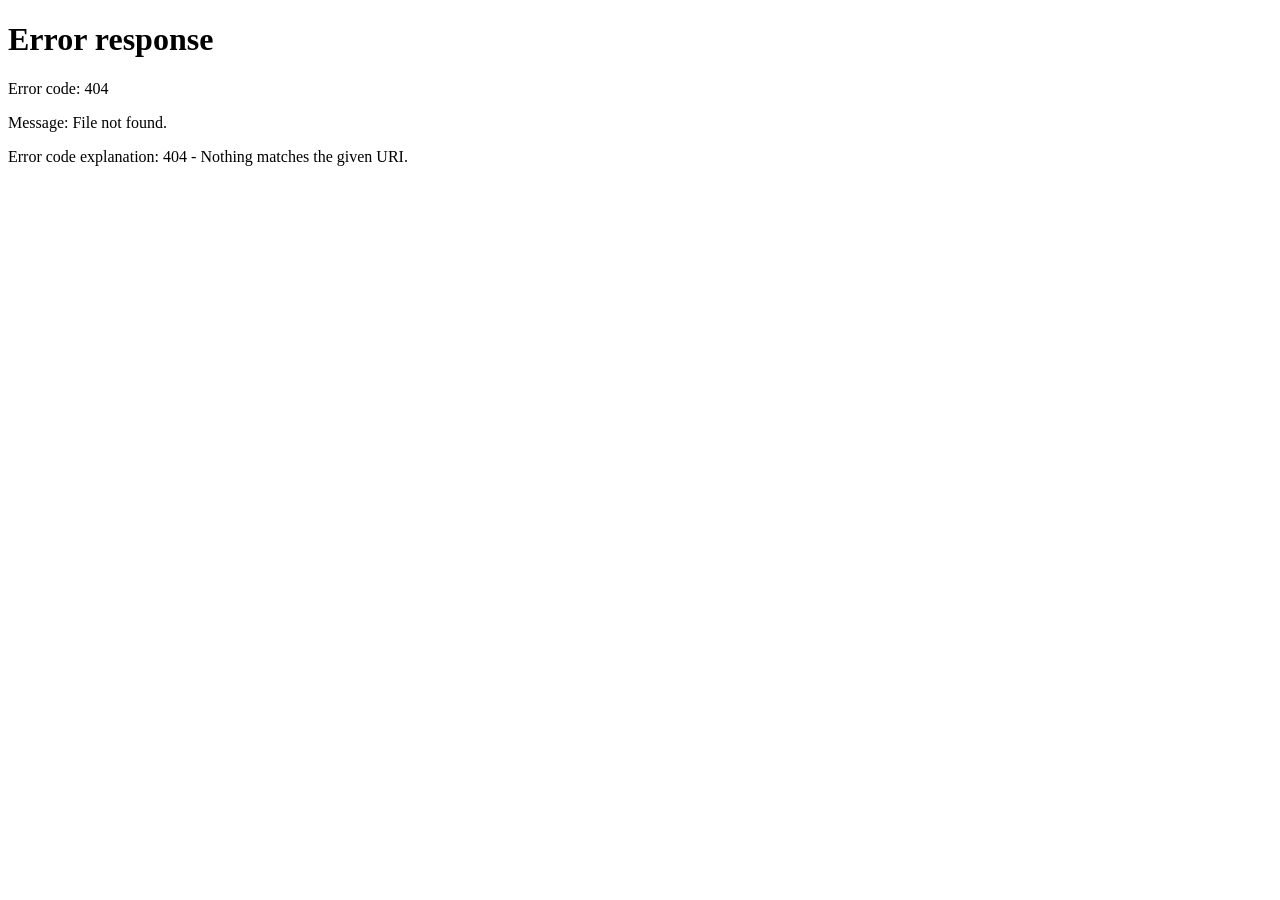
==== index.html @ c792e90f "feat: adicionar redirecionamento automático da raiz para /radar/" ====
<!DOCTYPE html>
<html lang="pt-BR">
<head>
  <meta charset="UTF-8">
  <meta name="viewport" content="width=device-width, initial-scale=1.0">
  <meta http-equiv="refresh" content="0; url=/radar/">
  <title>Radar de Preços — As Melhores Ofertas do Mercado Livre Hoje</title>
  <meta name="description" content="Economize com as melhores ofertas curadas do Mercado Livre. Monitoramos preços em tempo real para você encontrar o maior desconto.">
  <link rel="canonical" href="https://radardeprecos.github.io/radar/">
  <style>
    body {
      font-family: -apple-system, BlinkMacSystemFont, 'Segoe UI', Roboto, Oxygen, Ubuntu, Cantarell, sans-serif;
      display: flex;
      justify-content: center;
      align-items: center;
      height: 100vh;
      margin: 0;
      background: linear-gradient(135deg, #667eea 0%, #764ba2 100%);
    }
    .container {
      text-align: center;
      background: white;
      padding: 40px;
      border-radius: 10px;
      box-shadow: 0 10px 40px rgba(0, 0, 0, 0.2);
    }
    h1 {
      color: #333;
      margin: 0 0 10px 0;
    }
    p {
      color: #666;
      margin: 10px 0;
    }
    a {
      display: inline-block;
      margin-top: 20px;
      padding: 12px 30px;
      background: #667eea;
      color: white;
      text-decoration: none;
      border-radius: 5px;
      transition: background 0.3s;
    }
    a:hover {
      background: #764ba2;
    }
  </style>
</head>
<body>
  <div class="container">
    <h1>📊 Radar de Preços</h1>
    <p>Redirecionando para as melhores ofertas...</p>
    <p style="font-size: 14px; color: #999;">Se não for redirecionado automaticamente em alguns segundos:</p>
    <a href="/radar/">Clique aqui para acessar o Radar de Preços</a>
  </div>

  <script>
    // Redirecionamento via JavaScript como fallback
    window.location.href = '/radar/';
  </script>
</body>
</html>
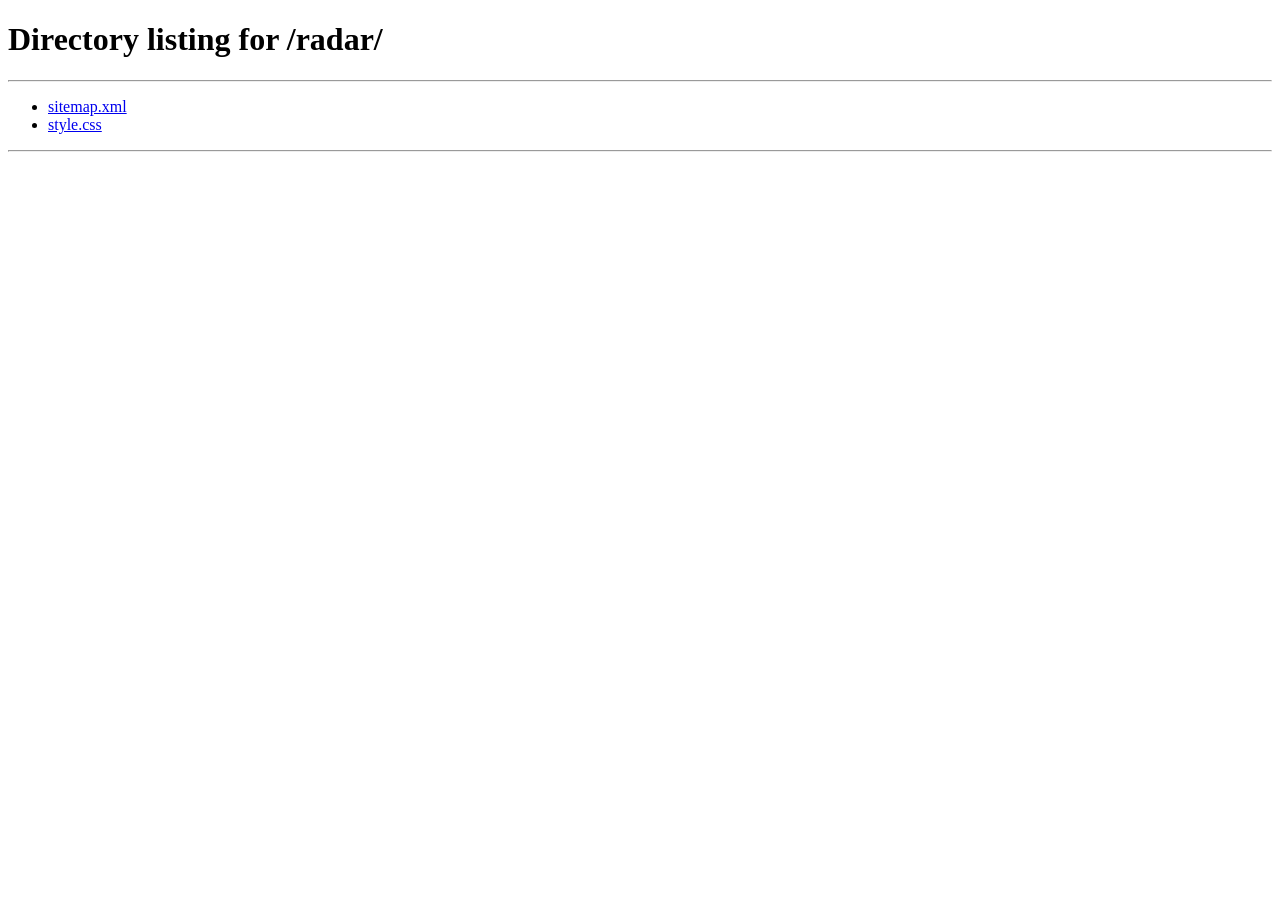
==== commit bfbe7f92: "feat: aplica Pacote de Blindagem Total (CSS, Sitemap, Redirect, Robots)" ====
--- a/index.html
+++ b/index.html
@@ -1,63 +1,11 @@
 <!DOCTYPE html>
-<html lang="pt-BR">
+<html>
 <head>
-  <meta charset="UTF-8">
-  <meta name="viewport" content="width=device-width, initial-scale=1.0">
-  <meta http-equiv="refresh" content="0; url=/radar/">
-  <title>Radar de Preços — As Melhores Ofertas do Mercado Livre Hoje</title>
-  <meta name="description" content="Economize com as melhores ofertas curadas do Mercado Livre. Monitoramos preços em tempo real para você encontrar o maior desconto.">
-  <link rel="canonical" href="https://radardeprecos.github.io/radar/">
-  <style>
-    body {
-      font-family: -apple-system, BlinkMacSystemFont, 'Segoe UI', Roboto, Oxygen, Ubuntu, Cantarell, sans-serif;
-      display: flex;
-      justify-content: center;
-      align-items: center;
-      height: 100vh;
-      margin: 0;
-      background: linear-gradient(135deg, #667eea 0%, #764ba2 100%);
-    }
-    .container {
-      text-align: center;
-      background: white;
-      padding: 40px;
-      border-radius: 10px;
-      box-shadow: 0 10px 40px rgba(0, 0, 0, 0.2);
-    }
-    h1 {
-      color: #333;
-      margin: 0 0 10px 0;
-    }
-    p {
-      color: #666;
-      margin: 10px 0;
-    }
-    a {
-      display: inline-block;
-      margin-top: 20px;
-      padding: 12px 30px;
-      background: #667eea;
-      color: white;
-      text-decoration: none;
-      border-radius: 5px;
-      transition: background 0.3s;
-    }
-    a:hover {
-      background: #764ba2;
-    }
-  </style>
+    <meta http-equiv="refresh" content="0;url=/radar/">
+    <title>Radar de Preços</title>
+    <script>window.location.href="/radar/"</script>
 </head>
 <body>
-  <div class="container">
-    <h1>📊 Radar de Preços</h1>
-    <p>Redirecionando para as melhores ofertas...</p>
-    <p style="font-size: 14px; color: #999;">Se não for redirecionado automaticamente em alguns segundos:</p>
-    <a href="/radar/">Clique aqui para acessar o Radar de Preços</a>
-  </div>
-
-  <script>
-    // Redirecionamento via JavaScript como fallback
-    window.location.href = '/radar/';
-  </script>
+    Redirecionando para <a href="/radar/">Radar de Preços</a>...
 </body>
 </html>
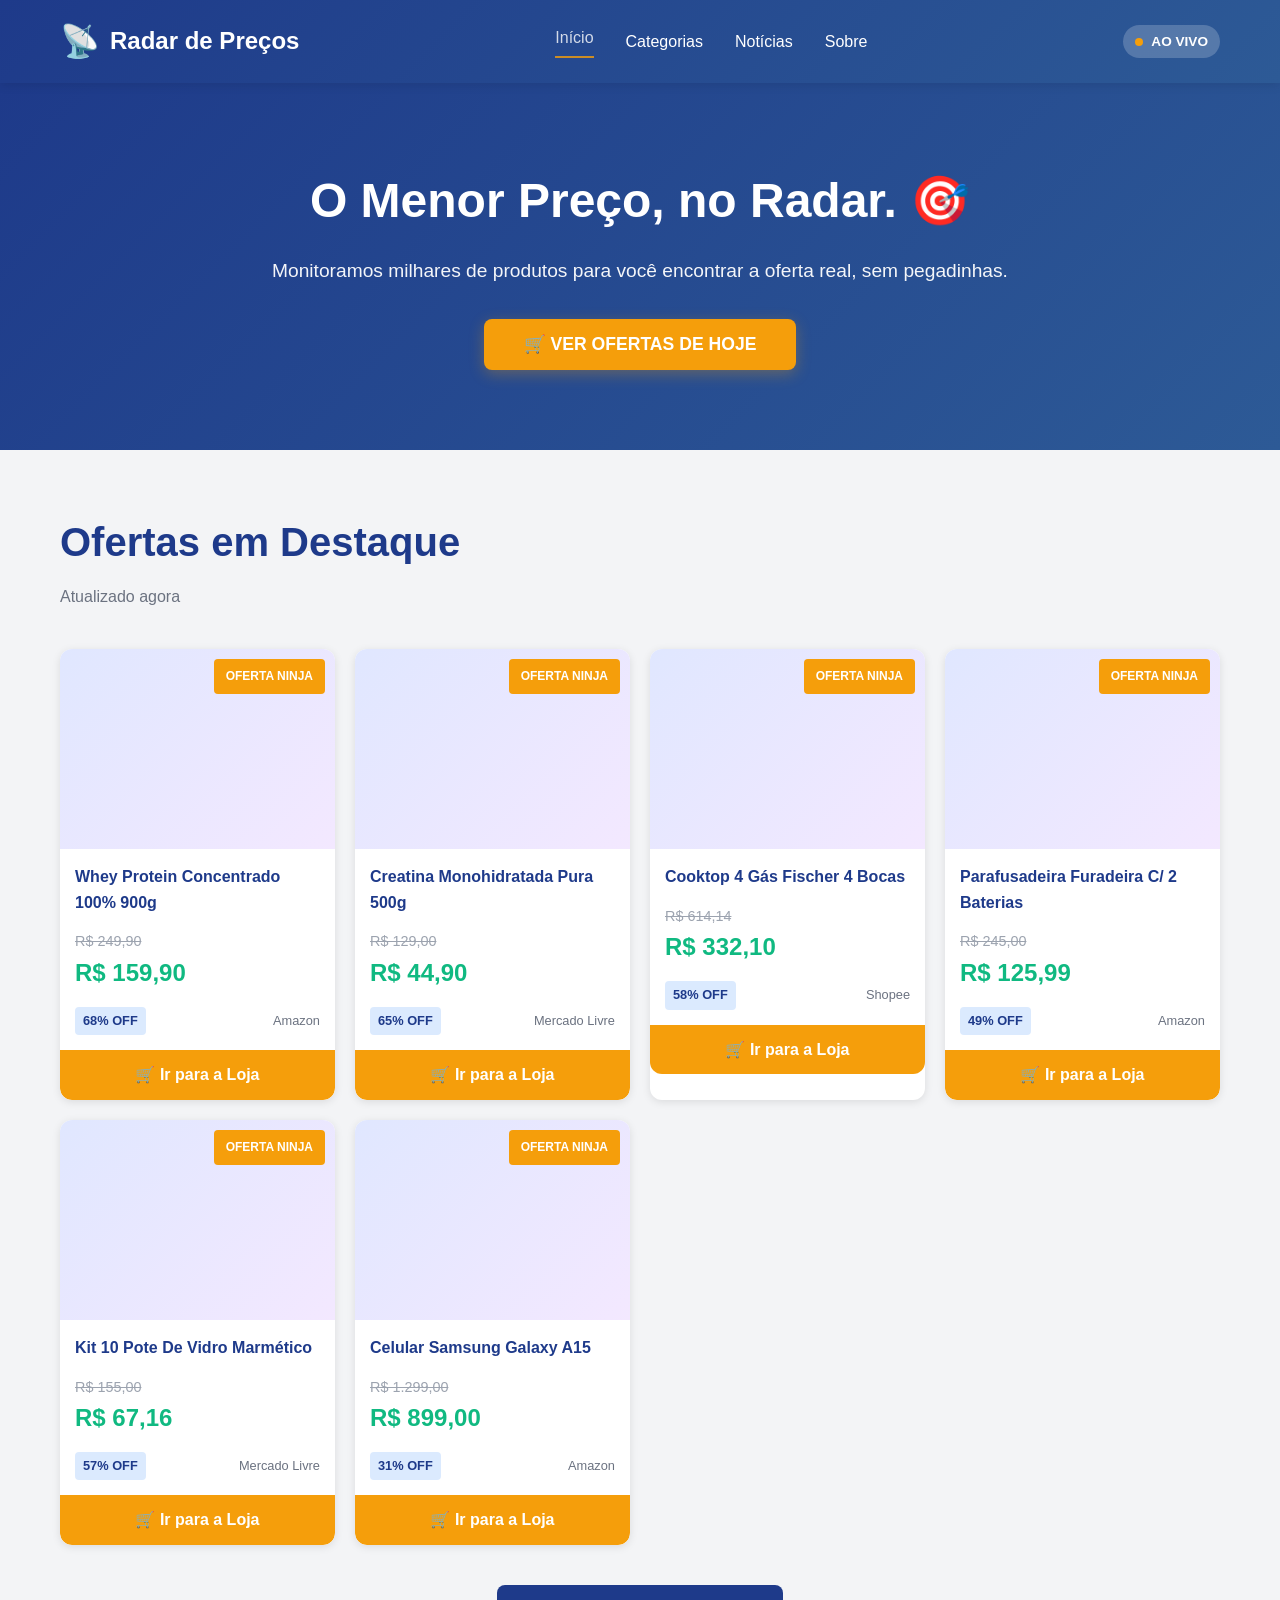
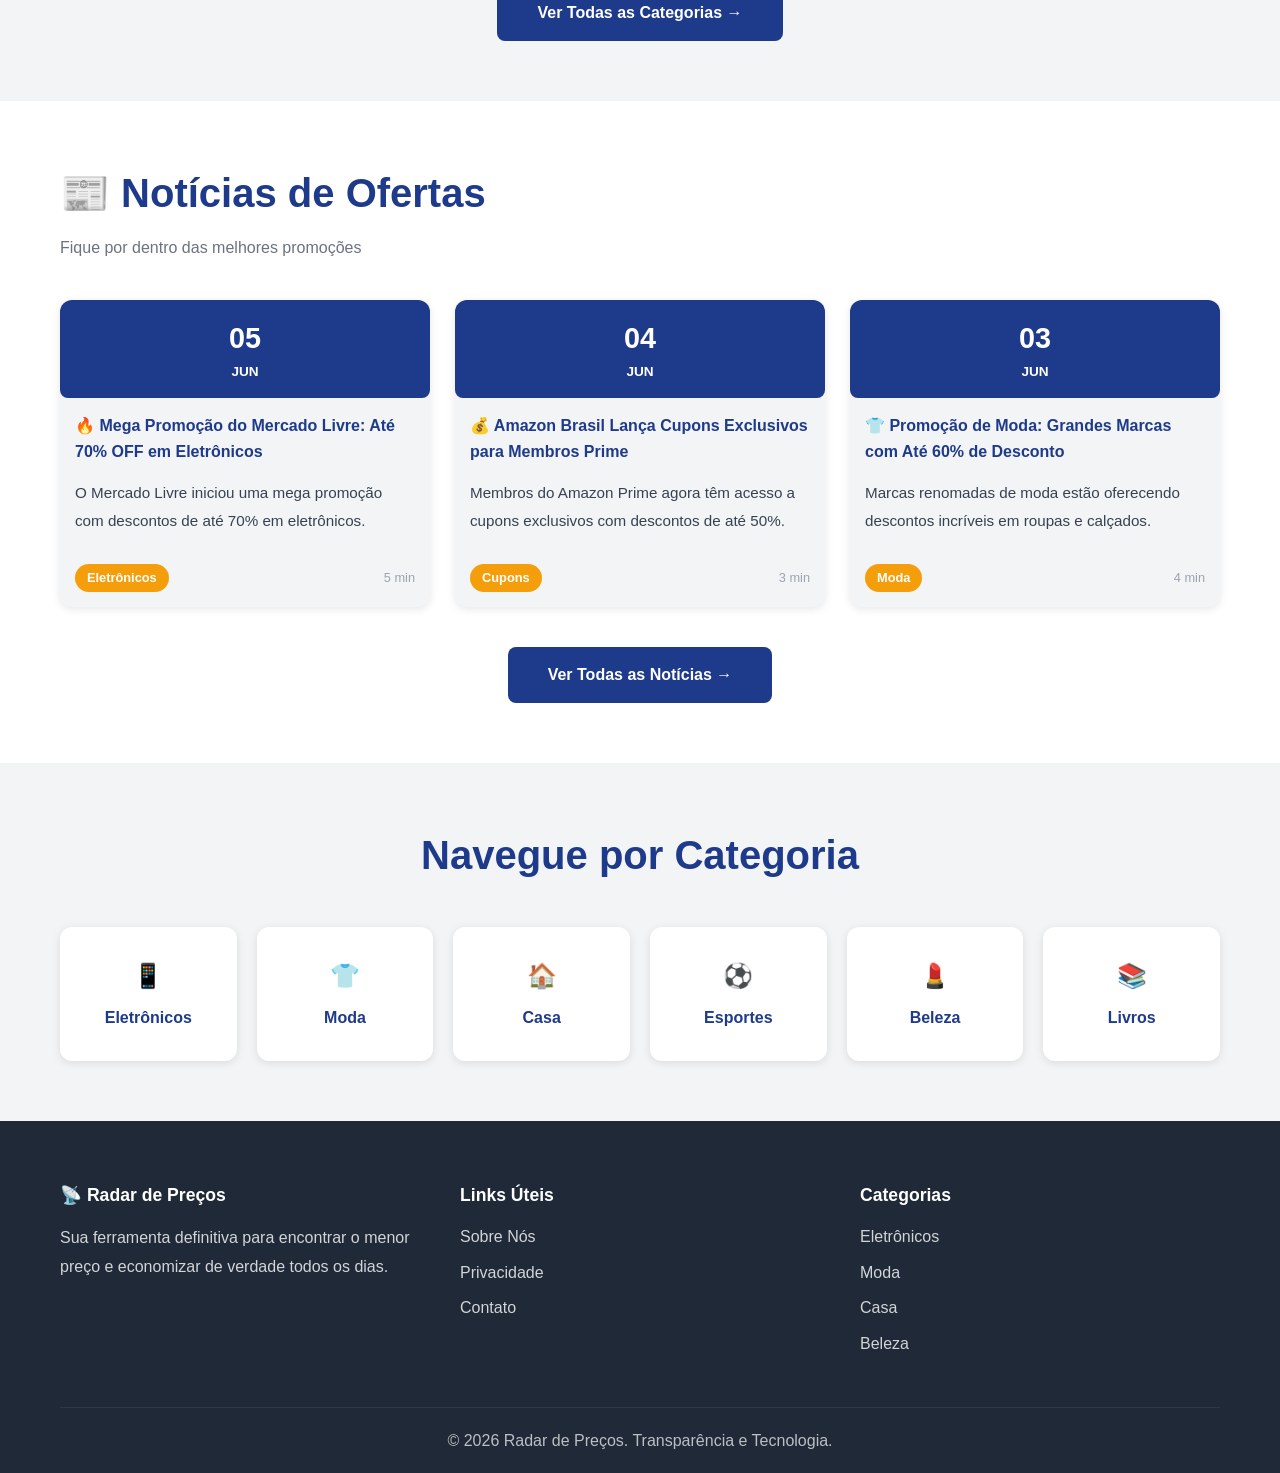
==== commit b561e643: "docs: adicionar metatag de verificação do Google AdSense" ====
--- a/index.html
+++ b/index.html
@@ -3,6 +3,7 @@
 <head>
     <meta http-equiv="refresh" content="0;url=/radar/">
     <title>Radar de Preços</title>
+    <meta name="google-adsense-account" content="ca-pub-4896859041377751">
     <script>window.location.href="/radar/"</script>
 </head>
 <body>
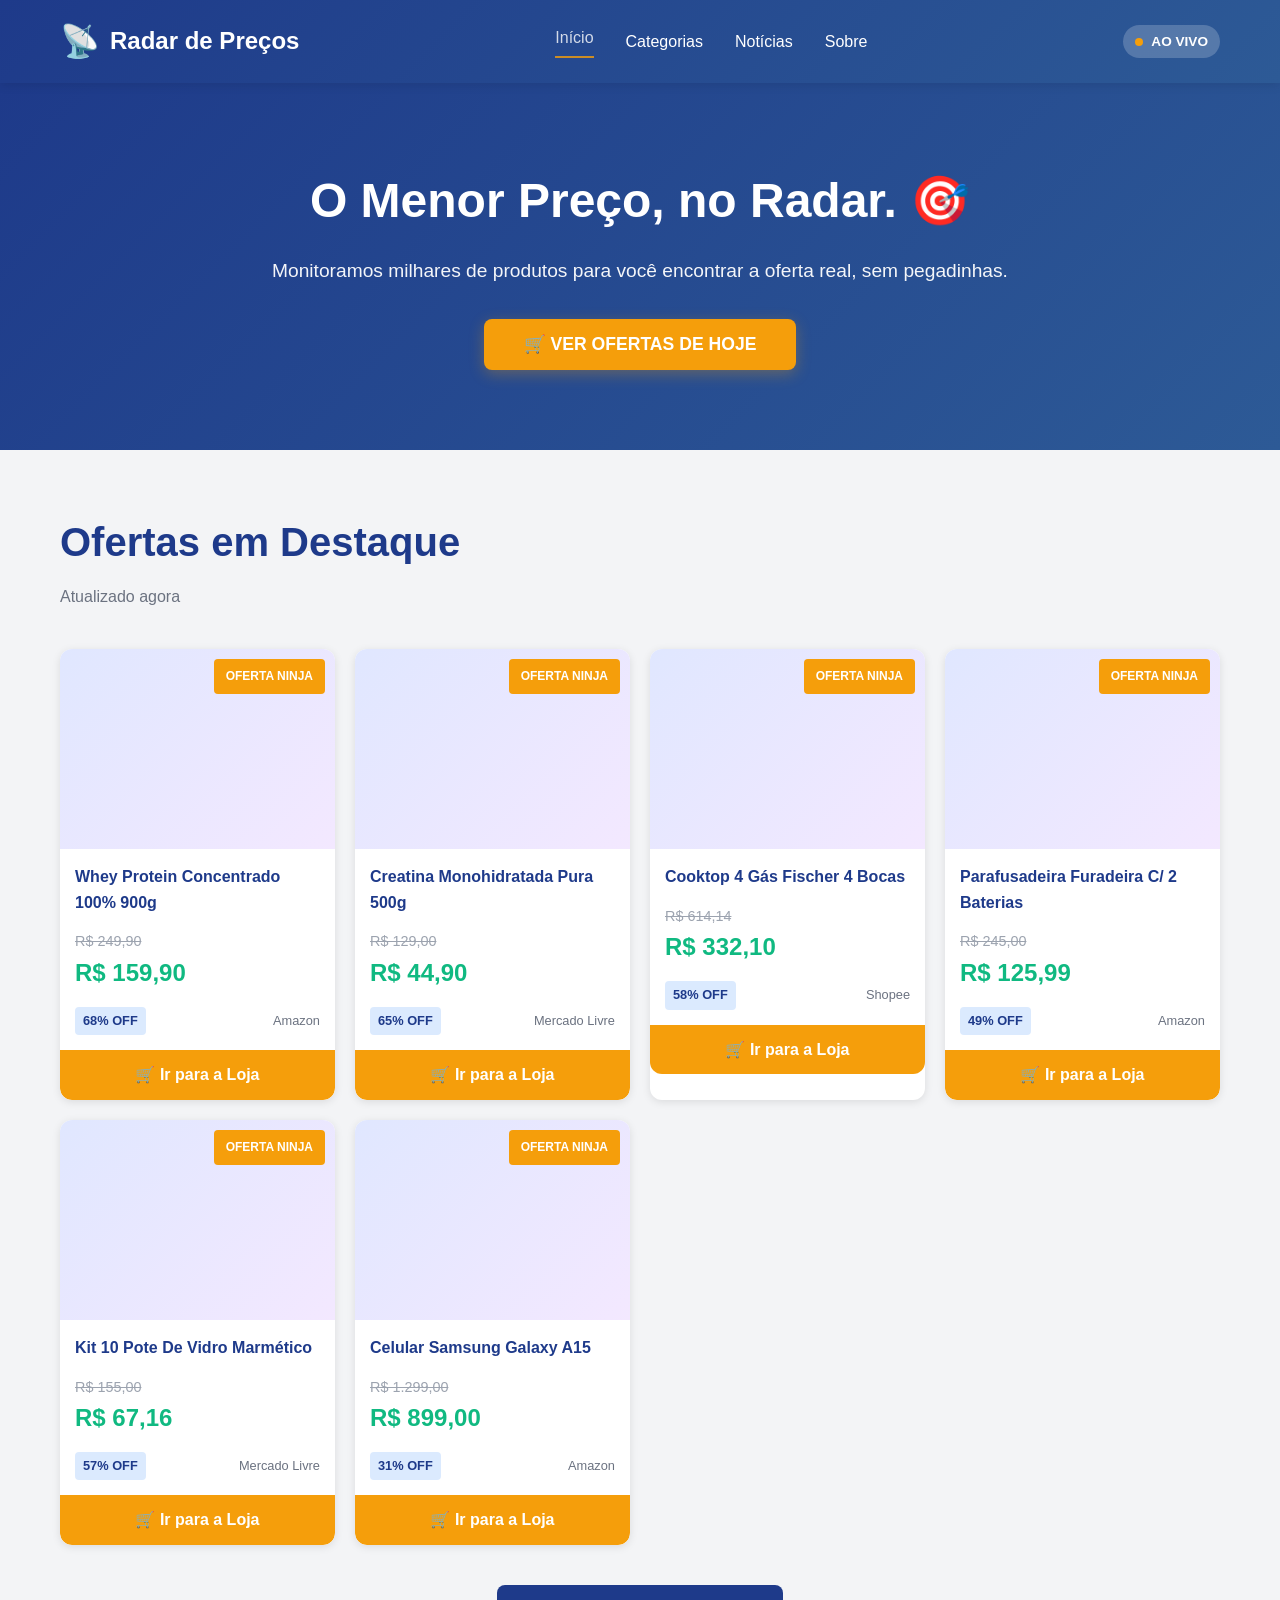
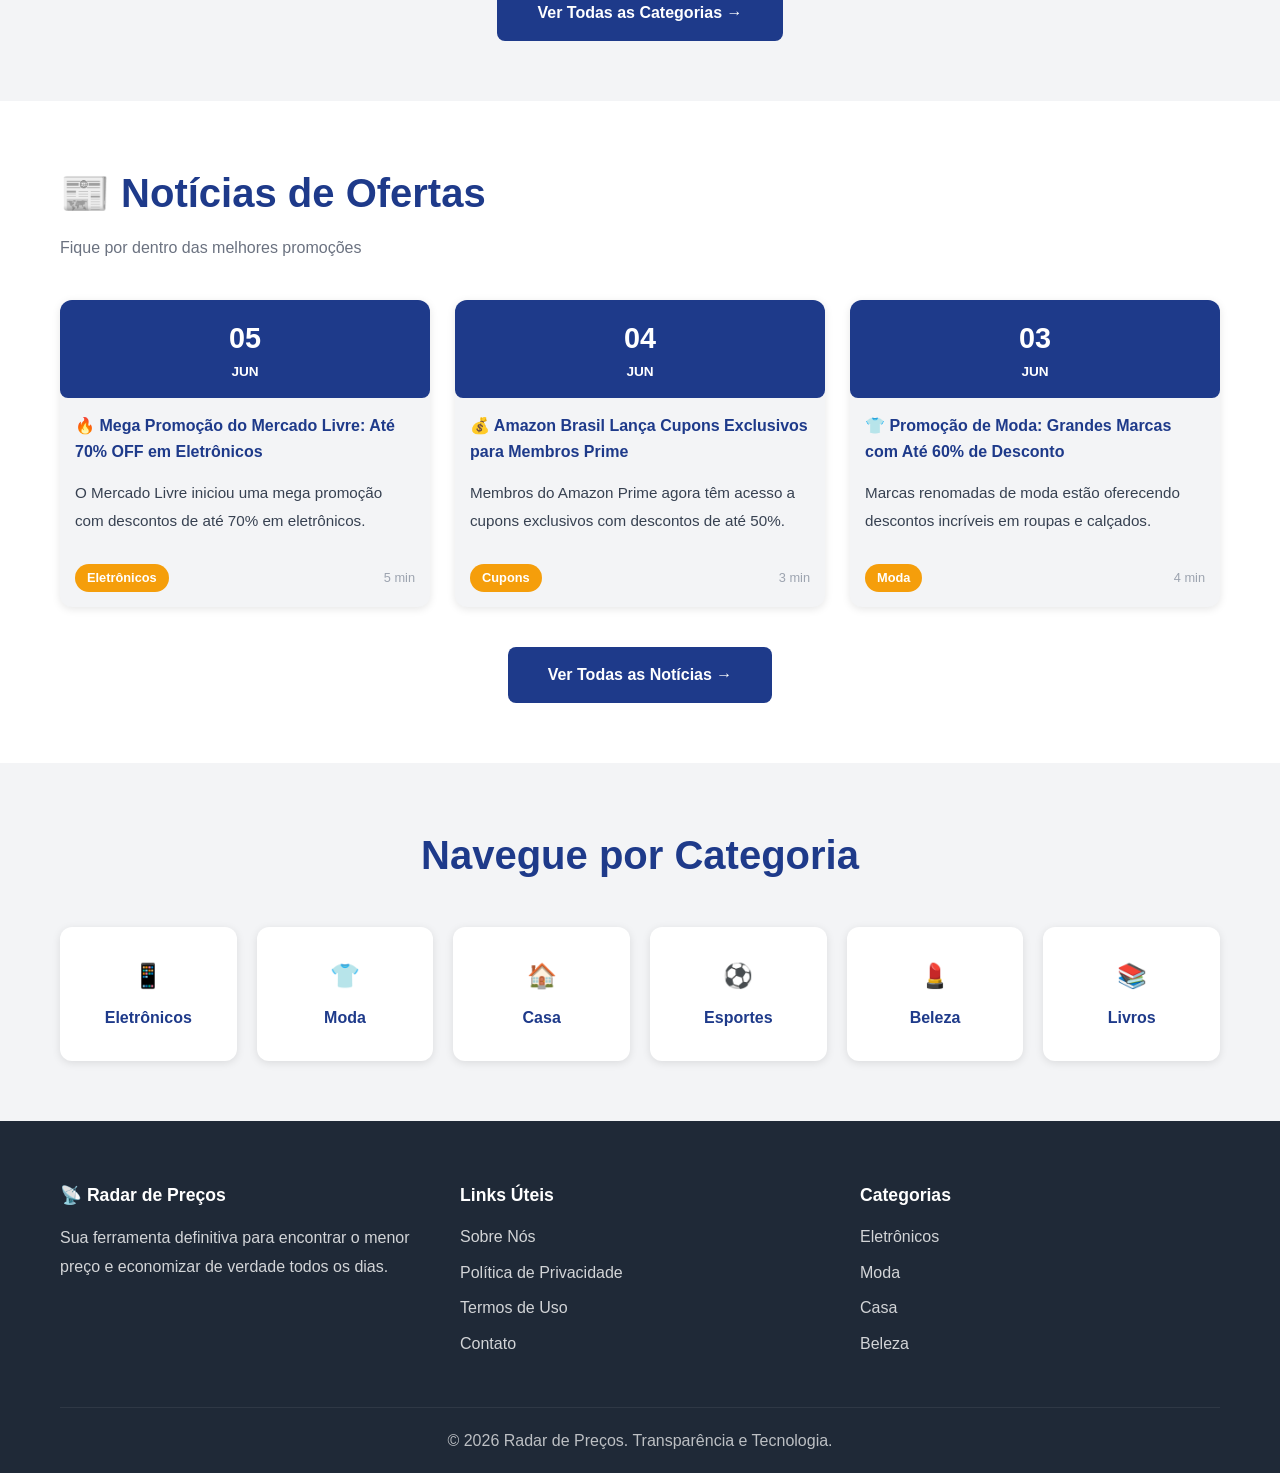
==== commit 9fa6d838: "Fix: Adicionando script do AdSense e corrigindo ads.txt" ====
--- a/index.html
+++ b/index.html
@@ -1,6 +1,8 @@
 <!DOCTYPE html>
 <html>
 <head>
+<script async src="https://pagead2.googlesyndication.com/pagead/js/adsbygoogle.js?client=ca-pub-4896859041377751" crossorigin="anonymous"></script>
+<meta name="google-adsense-account" content="ca-pub-4896859041377751">
     <meta http-equiv="refresh" content="0;url=/radar/">
     <title>Radar de Preços</title>
     <meta name="google-adsense-account" content="ca-pub-4896859041377751">
